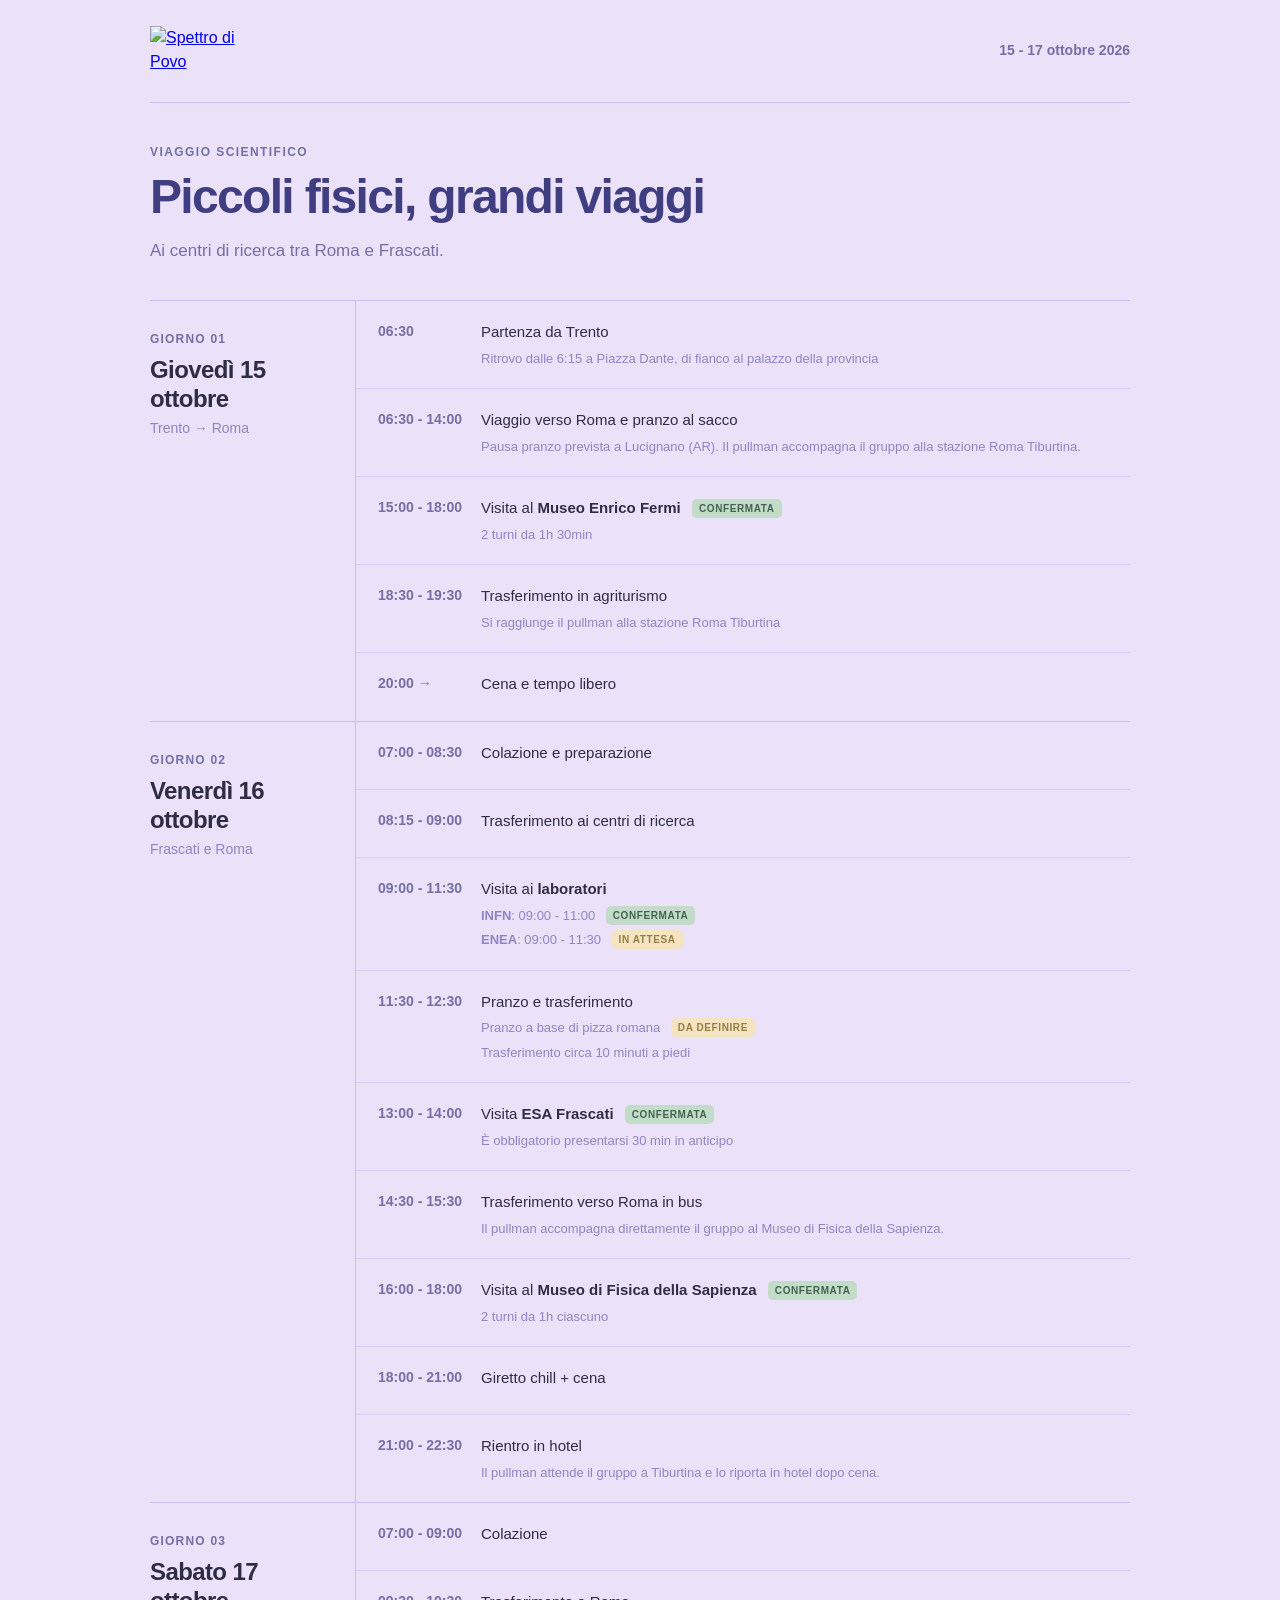
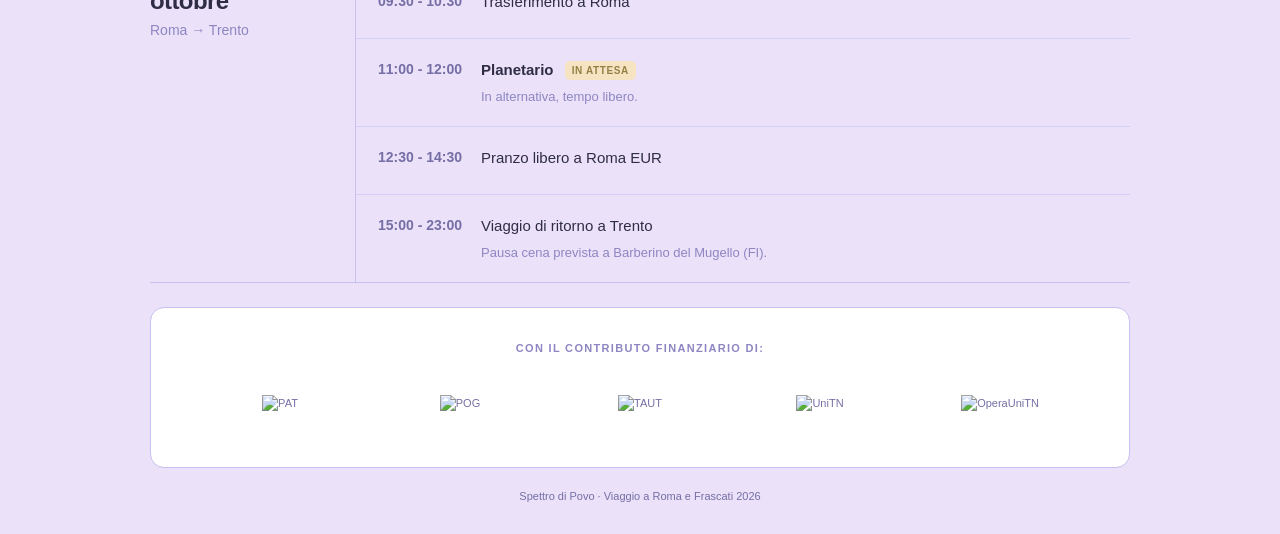
==== viaggio/programma/index.html @ ad290327 "add new schedule file" ====
<!DOCTYPE html>
<html lang="it">
<head>
  <meta charset="UTF-8">
  <meta name="viewport" content="width=device-width, initial-scale=1.0">

  <title>Viaggio scientifico: piccoli fisici, grandi viaggi — Spettro di Povo</title>

    <style>

    /* =========================================================
        CONFIGURAZIONE
        ========================================================= */

    :root {

        /* ---------------------------------------------------------
        PALETTE
        --------------------------------------------------------- */

        /* Colori principali */
        --color-primary: #756fa5;
        --color-primary-dark: rgb(63, 62, 129);
        --color-accent: #756fa5;

        /* Testi */
        --color-text: #2f2c45;
        --color-text-muted: #756fa5;
        --color-text-light: #8e86c2;
        --color-text-faint: #756fa5;

        /* Sfondi */
        --color-background: #ebe1f9;
        --color-background-card: #ffffff;

        /* Bordi */
        --color-border: #c7c1ef;
        --color-border-light: #d5d0f7;

        /* Stati */
        --color-status-bg: #c3dcca;
        --color-status-text: #42644c;

        --color-status-pending-bg: #f6e3c2;
        --color-status-pending-text: #958044;

        /* Sfondo sezione contributi */
        --color-funders-start: #ffffff;
        --color-funders-end: #ffffff;


        /* ---------------------------------------------------------
        DIMENSIONI
        --------------------------------------------------------- */

        /* Dimensione del logo nell'header */
        --logo-size: 110px;

        /* Raggi degli elementi */
        --radius-small: 5px;
        --radius-medium: 11px;
        --radius-large: 14px;
    }


    /* =========================================================
        BASE
        ========================================================= */

    *,
    *::before,
    *::after {
        box-sizing: border-box;
    }

    html {
        scroll-behavior: smooth;
    }

    body {
        margin: 0;
        background: var(--color-background);
        color: var(--color-text);
        font-family: Arial, Helvetica, sans-serif;
        font-size: 16px;
        line-height: 1.5;
    }

    .page {
        width: min(100% - 40px, 980px);
        margin: 0 auto;
    }


    /* =========================================================
        HEADER
        ========================================================= */

    .site-header {
        padding: 26px 0 28px;
        border-bottom: 1px solid var(--color-border);
    }

    .header-row {
        display: flex;
        align-items: center;
        justify-content: space-between;
        gap: 30px;
    }

    .association {
        display: flex;
        align-items: center;
        min-width: 0;
    }

    .association-logo {
        width: var(--logo-size);
        height: auto;

        display: block;

        object-fit: contain;
    }

    .dates {
        flex: 0 0 auto;

        color: var(--color-accent);
        font-size: 14px;
        font-weight: 700;
        text-align: right;
        white-space: nowrap;
    }


    /* =========================================================
        INTRO
        ========================================================= */

    .intro {
        padding: 40px 0 36px;
    }

    .eyebrow {
        margin: 0 0 10px;

        color: var(--color-primary);
        font-size: 12px;
        font-weight: 700;
        letter-spacing: .12em;
        text-transform: uppercase;
    }

    .title {
        margin: 0;
        max-width: 760px;

        color: var(--color-primary-dark);
        font-size: clamp(34px, 5vw, 48px);
        font-weight: 700;
        line-height: 1.08;
        letter-spacing: -.035em;
    }

    .subtitle {
        max-width: 650px;
        margin: 15px 0 0;

        color: var(--color-text-muted);
        font-size: 17px;
        line-height: 1.55;
    }


    /* =========================================================
        PROGRAMMA
        ========================================================= */

    .program {
        border-top: 1px solid var(--color-border);
    }

    .day {
        display: grid;
        grid-template-columns: 205px minmax(0, 1fr);

        border-bottom: 1px solid var(--color-border);
    }

    .day-heading {
        padding: 31px 35px 32px 0;
    }

    .day-number {
        margin-bottom: 8px;

        color: var(--color-primary);
        font-size: 12px;
        font-weight: 700;
        letter-spacing: .1em;
        line-height: 1.3;
        text-transform: uppercase;
    }

    .day-name {
        margin: 0;

        color: var(--color-text);
        font-size: 24px;
        font-weight: 700;
        line-height: 1.2;
        letter-spacing: -.025em;
    }

    .day-route {
        margin-top: 6px;

        color: var(--color-text-light);
        font-size: 14px;
        line-height: 1.4;
    }


    /* =========================================================
        EVENTI
        ========================================================= */

    .events {
        border-left: 1px solid var(--color-border);
    }

    .event {
        display: grid;
        grid-template-columns: 125px minmax(0, 1fr);

        min-height: 68px;

        border-bottom: 1px solid var(--color-border-light);
    }

    .event:last-child {
        border-bottom: 0;
    }

    .event-time {
        padding: 21px 22px;

        color: var(--color-primary);
        font-size: 14px;
        font-weight: 700;
        line-height: 1.4;

        white-space: nowrap;
    }

    .event-content {
        min-width: 0;
        padding: 20px 20px 20px 0;
    }

    .event-title {
        margin: 0;

        color: var(--color-text);
        font-size: 15px;
        font-weight: 500;
        line-height: 1.5;
    }

    .event-title strong {
        font-weight: 700;
    }

    .event-detail {
        margin: 5px 0 0;

        color: var(--color-text-light);
        font-size: 13px;
        line-height: 1.5;
    }


    /* =========================================================
        BADGE STATO
        ========================================================= */

    .status {
        display: inline-block;

        margin-left: 7px;
        padding: 2px 7px;

        border-radius: var(--radius-small);

        background: var(--color-status-bg);
        color: var(--color-status-text);

        font-size: 10px;
        font-weight: 700;
        letter-spacing: .06em;
        line-height: 1.5;
        text-transform: uppercase;
        vertical-align: 1px;
        white-space: nowrap;
    }

    .status.pending {
        background: var(--color-status-pending-bg);
        color: var(--color-status-pending-text);
    }


    /* =========================================================
        CONTRIBUTI / ENTI
        ========================================================= */

    .funders {
        margin-top: 24px;
        padding: 32px 24px 36px;

        background: linear-gradient(
        110deg,
        var(--color-funders-start) 0%,
        var(--color-funders-end) 100%
        );

        border: 1px solid var(--color-border);
        border-radius: var(--radius-large);
    }

    .funders-heading {
        margin: 0 0 20px;

        color: var(--color-text-light);
        font-size: 11px;
        font-weight: 700;
        letter-spacing: .12em;
        text-align: center;
        text-transform: uppercase;
    }

    .funders-list {
        display: flex;
        align-items: center;
        justify-content: center;
        flex-wrap: wrap;
        gap: 35px;
    }

    .funder {
        width: 145px;
        height: 54px;

        display: flex;
        align-items: center;
        justify-content: center;

        color: var(--color-text-faint);
        font-size: 11px;
        text-align: center;
    }

    .funder img {
        max-width: 130px;
        max-height: 48px;

        object-fit: contain;
    }


    /* =========================================================
        FOOTER
        ========================================================= */

    .footer {
        padding: 20px 0 30px;

        color: var(--color-text-faint);
        font-size: 11px;
        text-align: center;
    }


    /* =========================================================
        TABLET / MOBILE
        ========================================================= */

    @media (max-width: 760px) {

        .page {
        width: min(100% - 32px, 620px);
        }

        .site-header {
        padding: 22px 0 26px;
        }

        .header-row {
        align-items: flex-start;
        }

        .dates {
        padding-top: 4px;
        }

        .intro {
        padding: 32px 0 30px;
        }

        .title {
        font-size: 35px;
        }

        .subtitle {
        font-size: 16px;
        }

        .day {
        display: block;
        }

        .day-heading {
        padding: 26px 0 19px;
        }

        .events {
        border-top: 1px solid var(--color-border-light);
        border-left: 0;
        }

        .event {
        grid-template-columns: 130px minmax(0, 1fr);
        }

        .event-time {
        padding-left: 0;
        }

        .event-content {
        padding-right: 0;
        }
    }


    /* =========================================================
        MOBILE
        ========================================================= */

    @media (max-width: 520px) {

        .page {
        width: min(100% - 28px, 620px);
        }

        .header-row {
        display: block;
        }

        .dates {
        margin-top: 12px;
        text-align: left;
        }

        .association-logo {
        width: min(var(--logo-size), 120px);
        }

        .title {
        font-size: 31px;
        }

        .subtitle {
        font-size: 15px;
        }

        .event {
        grid-template-columns: 92px minmax(0, 1fr);
        }

        .event-time {
        padding: 17px 12px 17px 0;
        font-size: 13px;
        white-space: normal;
        }

        .event-content {
        padding: 16px 0;
        }

        .event-title {
        font-size: 16px;
        }

        .event-detail {
        font-size: 12px;
        }

        .status {
        margin-left: 4px;
        }

        .funders {
        padding-left: 14px;
        padding-right: 14px;
        }

        .funders-list {
        gap: 15px;
        }

        .funder {
        width: 125px;
        }
    }

    </style>

</head>


<body>

  <div class="page">


    <!-- =======================================================
         HEADER
         ======================================================== -->

    <header class="site-header">

      <div class="header-row">

        <div class="association">
          <a href="https://spettrodipovo.it" target="_blank"><img class="association-logo" src="https://raw.githubusercontent.com/spettrodipovo/website/refs/heads/main/viaggio/img/spettro-nowhite.png" alt="Spettro di Povo"></a>
        </div>

        <div class="dates">
          15 - 17 ottobre 2026
        </div>

      </div>

    </header>


    <!-- =======================================================
         INTRO
         ======================================================== -->

    <section class="intro">

      <p class="eyebrow">
        Viaggio scientifico
      </p>

      <h1 class="title">
        Piccoli fisici, grandi viaggi
      </h1>

      <p class="subtitle">
        Ai centri di ricerca tra Roma e Frascati.
      </p>

    </section>


    <!-- =======================================================
         PROGRAMMA
         ======================================================== -->

    <main class="program">


      <!-- =====================================================
           GIOVEDÌ 15
           ====================================================== -->

      <section class="day">

        <div class="day-heading">

          <div class="day-number">
            Giorno 01
          </div>

          <h2 class="day-name">
            Giovedì 15 ottobre
          </h2>

          <div class="day-route">
            Trento → Roma
          </div>

        </div>


        <div class="events">

          <div class="event">

            <div class="event-time">
              06:30
            </div>

            <div class="event-content">
              <p class="event-title">
                Partenza da Trento
              </p>
              <p class="event-detail">
                Ritrovo dalle 6:15 a Piazza Dante, di fianco al palazzo della provincia
              </p>
            </div>

          </div>


          <div class="event">

            <div class="event-time">
              06:30 - 14:00
            </div>

            <div class="event-content">
              <p class="event-title">
                Viaggio verso Roma e pranzo al sacco
              </p>

              <p class="event-detail">
                Pausa pranzo prevista a Lucignano (AR). Il pullman accompagna il gruppo alla stazione Roma Tiburtina.
              </p>
            </div>

          </div>


          <div class="event">

            <div class="event-time">
              15:00  -  18:00
            </div>

            <div class="event-content">
              <p class="event-title">
                Visita al <strong>Museo Enrico Fermi</strong>
                <span class="status">Confermata</span>
              </p>

              <p class="event-detail">
                2 turni da 1h 30min
              </p>
            </div>

          </div>


          <div class="event">

            <div class="event-time">
              18:30  -  19:30
            </div>

            <div class="event-content">
              <p class="event-title">
                Trasferimento in agriturismo
              </p>
              <p class="event-detail">
                Si raggiunge il pullman alla stazione Roma Tiburtina
              </p>
            </div>

          </div>


          <div class="event">

            <div class="event-time">
              20:00 →
            </div>

            <div class="event-content">
              <p class="event-title">
                Cena e tempo libero
              </p>
            </div>

          </div>

        </div>

      </section>


      <!-- =====================================================
           VENERDÌ 16
           ====================================================== -->

      <section class="day">

        <div class="day-heading">

          <div class="day-number">
            Giorno 02
          </div>

          <h2 class="day-name">
            Venerdì 16 ottobre
          </h2>

          <div class="day-route">
            Frascati e Roma
          </div>

        </div>


        <div class="events">

          <div class="event">

            <div class="event-time">
              07:00 - 08:30
            </div>

            <div class="event-content">
              <p class="event-title">
                Colazione e preparazione
              </p>
            </div>

          </div>


          <div class="event">

            <div class="event-time">
              08:15 - 09:00
            </div>

            <div class="event-content">
              <p class="event-title">
                Trasferimento ai centri di ricerca
              </p>
            </div>

          </div>


          <div class="event">

            <div class="event-time">
              09:00 - 11:30
            </div>

            <div class="event-content">
              <p class="event-title">
                Visita ai <b>laboratori</b>
              </p>

              <p class="event-detail">
                <b>INFN</b>: 09:00 - 11:00 <span class="status">Confermata</span>
              </p>
              <p class="event-detail">
                <b>ENEA</b>: 09:00 - 11:30 <span class="status pending">In attesa</span>
              </p>
            </div>

          </div>


          <div class="event">

            <div class="event-time">
              11:30 - 12:30
            </div>

            <div class="event-content">
              <p class="event-title">
                Pranzo e trasferimento
              </p>
              <p class="event-detail">
                Pranzo a base di pizza romana <span class="status pending">Da definire</span>
              </p>
              <p class="event-detail">
                Trasferimento circa 10 minuti a piedi
              </p>
            </div>

          </div>


          <div class="event">

            <div class="event-time">
              13:00 - 14:00
            </div>

            <div class="event-content">
              <p class="event-title">
                Visita <strong>ESA Frascati</strong>
                <span class="status">Confermata</span>
              </p>
              <p class="event-detail">
                È obbligatorio presentarsi 30 min in anticipo 
              </p>
            </div>

          </div>


          <div class="event">

            <div class="event-time">
              14:30 - 15:30
            </div>

            <div class="event-content">
              <p class="event-title">
                Trasferimento verso Roma in bus
              </p>

              <p class="event-detail">
                Il pullman accompagna direttamente il gruppo
                al Museo di Fisica della Sapienza.
              </p>
            </div>

          </div>


          <div class="event">

            <div class="event-time">
              16:00 - 18:00
            </div>

            <div class="event-content">
              <p class="event-title">
                Visita al <strong>Museo di Fisica della Sapienza</strong>
                <span class="status">Confermata</span>
              </p>

              <p class="event-detail">
                2 turni da 1h ciascuno
              </p>
            </div>

          </div>


          <div class="event">

            <div class="event-time">
              18:00 - 21:00
            </div>

            <div class="event-content">
              <p class="event-title">
                Giretto chill + cena
              </p>
            </div>

          </div>


          <div class="event">

            <div class="event-time">
              21:00 - 22:30
            </div>

            <div class="event-content">
              <p class="event-title">
                Rientro in hotel
              </p>

              <p class="event-detail">
                Il pullman attende il gruppo a Tiburtina
                e lo riporta in hotel dopo cena.
              </p>
            </div>

          </div>

        </div>

      </section>


      <!-- =====================================================
           SABATO 17
           ====================================================== -->

      <section class="day">

        <div class="day-heading">

          <div class="day-number">
            Giorno 03
          </div>

          <h2 class="day-name">
            Sabato 17 ottobre
          </h2>

          <div class="day-route">
            Roma → Trento
          </div>

        </div>


        <div class="events">

          <div class="event">

            <div class="event-time">
              07:00 - 09:00
            </div>

            <div class="event-content">
              <p class="event-title">
                Colazione
              </p>
            </div>

          </div>


          <div class="event">

            <div class="event-time">
              09:30 - 10:30
            </div>

            <div class="event-content">
              <p class="event-title">
                Trasferimento a Roma
              </p>
            </div>

          </div>


          <div class="event">

            <div class="event-time">
              11:00 - 12:00
            </div>

            <div class="event-content">
              <p class="event-title">
                <b>Planetario</b>
                <span class="status pending">In attesa</span>
              </p>

              <p class="event-detail">
                In alternativa, tempo libero.
              </p>
            </div>

          </div>


          <div class="event">

            <div class="event-time">
              12:30 - 14:30
            </div>

            <div class="event-content">
              <p class="event-title">
                Pranzo libero a Roma EUR
              </p>
            </div>

          </div>


          <div class="event">

            <div class="event-time">
              15:00 - 23:00
            </div>

            <div class="event-content">
              <p class="event-title">
                Viaggio di ritorno a Trento
              </p>

              <p class="event-detail">
                Pausa cena prevista a Barberino del Mugello (FI).
              </p>
            </div>

          </div>

        </div>

      </section>

    </main>



    <!-- =======================================================
         FINANZIATORI
         ======================================================== -->

    <section class="funders">

      <p class="funders-heading">
        Con il contributo finanziario di:
      </p>

      <div class="funders-list">

        <div class="funder">
          <img src="https://raw.githubusercontent.com/spettrodipovo/website/refs/heads/main/viaggio/img/PAT.png" alt="PAT">
        </div>

        <div class="funder">
          <img src="https://raw.githubusercontent.com/spettrodipovo/website/refs/heads/main/viaggio/img/POG.png" alt="POG">
        </div>

        <div class="funder">
          <img src="https://raw.githubusercontent.com/spettrodipovo/website/refs/heads/main/viaggio/img/TAUT.png" alt="TAUT">
        </div>

        <div class="funder">
          <img src="https://raw.githubusercontent.com/spettrodipovo/website/refs/heads/main/viaggio/img/unitn.png" alt="UniTN">
        </div>

        <div class="funder">
          <img src="https://raw.githubusercontent.com/spettrodipovo/website/refs/heads/main/viaggio/img/opera.png" alt="OperaUniTN">
        </div>

      </div>

    </section>


    <footer class="footer">
      Spettro di Povo · Viaggio a Roma e Frascati 2026
    </footer>

  </div>

</body>
</html>
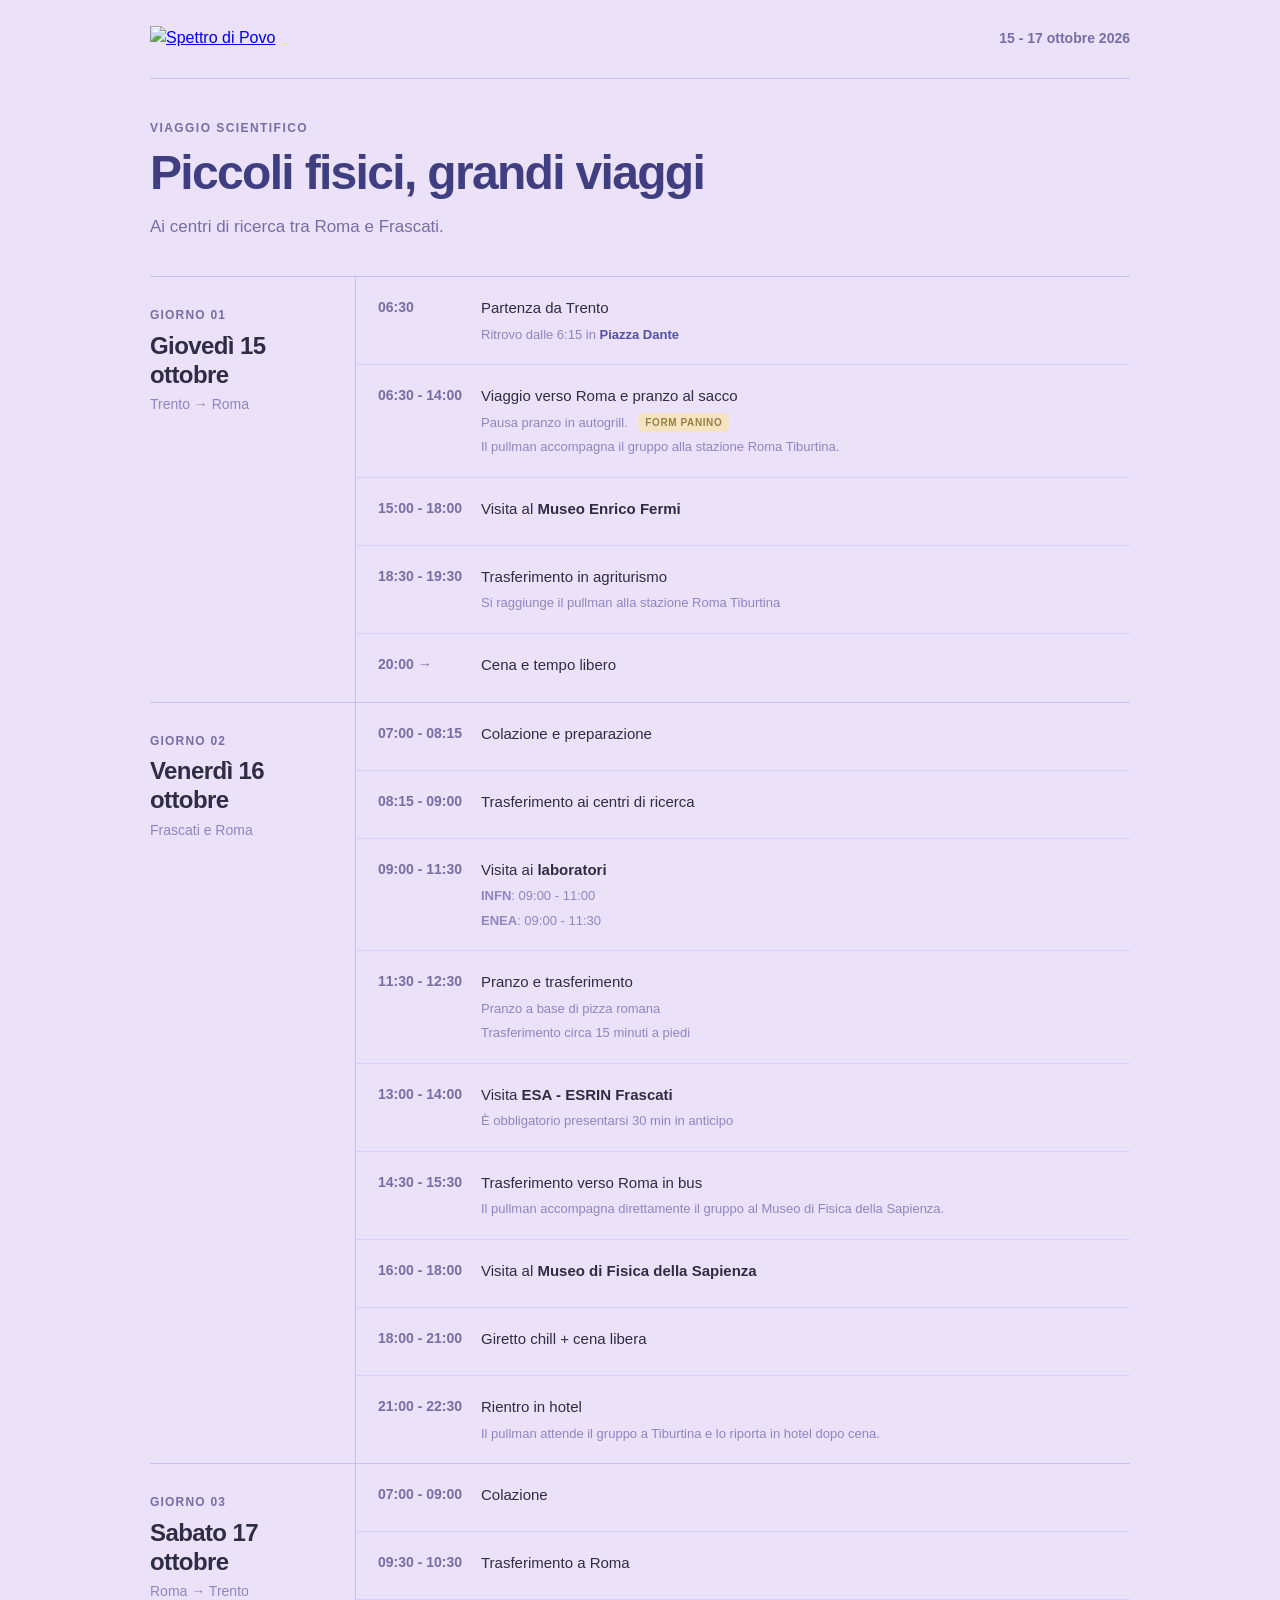
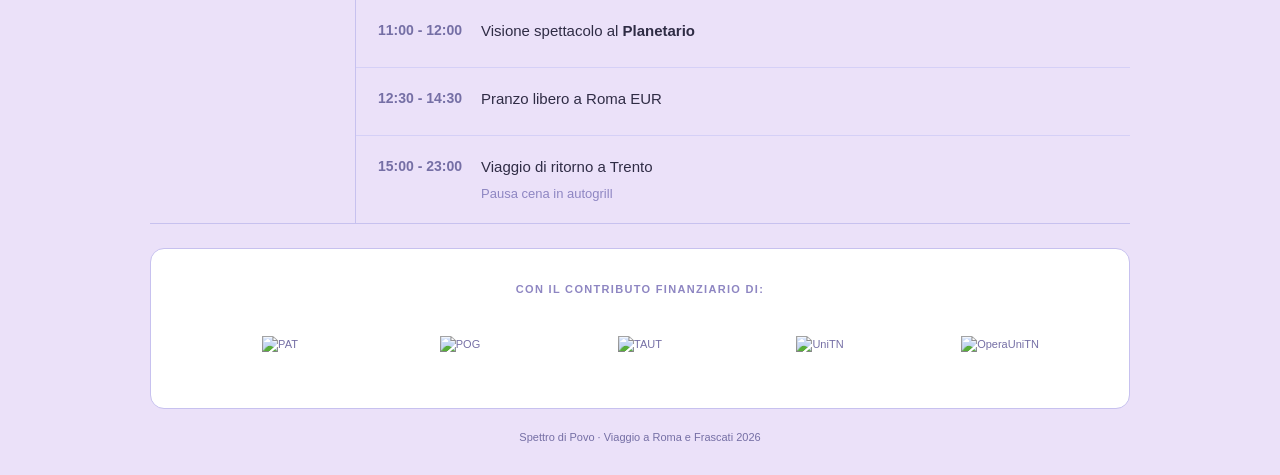
==== commit 2a73f9e4: "update schedule" ====
--- a/viaggio/programma/index.html
+++ b/viaggio/programma/index.html
@@ -20,7 +20,7 @@
 
         /* Colori principali */
         --color-primary: #756fa5;
-        --color-primary-dark: rgb(63, 62, 129);
+        --color-primary-dark: #3f3e81;
         --color-accent: #756fa5;
 
         /* Testi */
@@ -54,7 +54,7 @@
         --------------------------------------------------------- */
 
         /* Dimensione del logo nell'header */
-        --logo-size: 110px;
+        --logo-size: 130px;
 
         /* Raggi degli elementi */
         --radius-small: 5px;
@@ -609,7 +609,7 @@
                 Partenza da Trento
               </p>
               <p class="event-detail">
-                Ritrovo dalle 6:15 a Piazza Dante, di fianco al palazzo della provincia
+                Ritrovo dalle 6:15 in <a href="https://maps.app.goo.gl/acmhpx6A3B311cj98" target="_blank" style="color:#5352a3;; font-weight:bold; text-decoration:none;">Piazza Dante</a>
               </p>
             </div>
 
@@ -628,7 +628,10 @@
               </p>
 
               <p class="event-detail">
-                Pausa pranzo prevista a Lucignano (AR). Il pullman accompagna il gruppo alla stazione Roma Tiburtina.
+                Pausa pranzo in autogrill.  <span class="status pending"><a href="https://forms.gle/HdWRmNRE9Q1bo2yaA" target="_blank" style="color: #958044;text-decoration:none;">Form panino</a></span>
+              </p>
+              <p class="event-detail">
+                Il pullman accompagna il gruppo alla stazione Roma Tiburtina.
               </p>
             </div>
 
@@ -644,11 +647,6 @@
             <div class="event-content">
               <p class="event-title">
                 Visita al <strong>Museo Enrico Fermi</strong>
-                <span class="status">Confermata</span>
-              </p>
-
-              <p class="event-detail">
-                2 turni da 1h 30min
               </p>
             </div>
 
@@ -720,7 +718,7 @@
           <div class="event">
 
             <div class="event-time">
-              07:00 - 08:30
+              07:00 - 08:15
             </div>
 
             <div class="event-content">
@@ -759,10 +757,10 @@
               </p>
 
               <p class="event-detail">
-                <b>INFN</b>: 09:00 - 11:00 <span class="status">Confermata</span>
-              </p>
-              <p class="event-detail">
-                <b>ENEA</b>: 09:00 - 11:30 <span class="status pending">In attesa</span>
+                <b>INFN</b>: 09:00 - 11:00 
+              </p>
+              <p class="event-detail">
+                <b>ENEA</b>: 09:00 - 11:30 
               </p>
             </div>
 
@@ -780,10 +778,10 @@
                 Pranzo e trasferimento
               </p>
               <p class="event-detail">
-                Pranzo a base di pizza romana <span class="status pending">Da definire</span>
-              </p>
-              <p class="event-detail">
-                Trasferimento circa 10 minuti a piedi
+                Pranzo a base di pizza romana
+              </p>
+              <p class="event-detail">
+                Trasferimento circa 15 minuti a piedi
               </p>
             </div>
 
@@ -798,8 +796,7 @@
 
             <div class="event-content">
               <p class="event-title">
-                Visita <strong>ESA Frascati</strong>
-                <span class="status">Confermata</span>
+                Visita <strong>ESA - ESRIN Frascati</strong>
               </p>
               <p class="event-detail">
                 È obbligatorio presentarsi 30 min in anticipo 
@@ -838,11 +835,9 @@
             <div class="event-content">
               <p class="event-title">
                 Visita al <strong>Museo di Fisica della Sapienza</strong>
-                <span class="status">Confermata</span>
-              </p>
-
-              <p class="event-detail">
-                2 turni da 1h ciascuno
+              </p>
+
+              <p class="event-detail">
               </p>
             </div>
 
@@ -857,7 +852,7 @@
 
             <div class="event-content">
               <p class="event-title">
-                Giretto chill + cena
+                Giretto chill + cena libera
               </p>
             </div>
 
@@ -951,12 +946,7 @@
 
             <div class="event-content">
               <p class="event-title">
-                <b>Planetario</b>
-                <span class="status pending">In attesa</span>
-              </p>
-
-              <p class="event-detail">
-                In alternativa, tempo libero.
+                 Visione spettacolo al <strong>Planetario</strong>
               </p>
             </div>
 
@@ -990,7 +980,7 @@
               </p>
 
               <p class="event-detail">
-                Pausa cena prevista a Barberino del Mugello (FI).
+                Pausa cena in autogrill
               </p>
             </div>
 
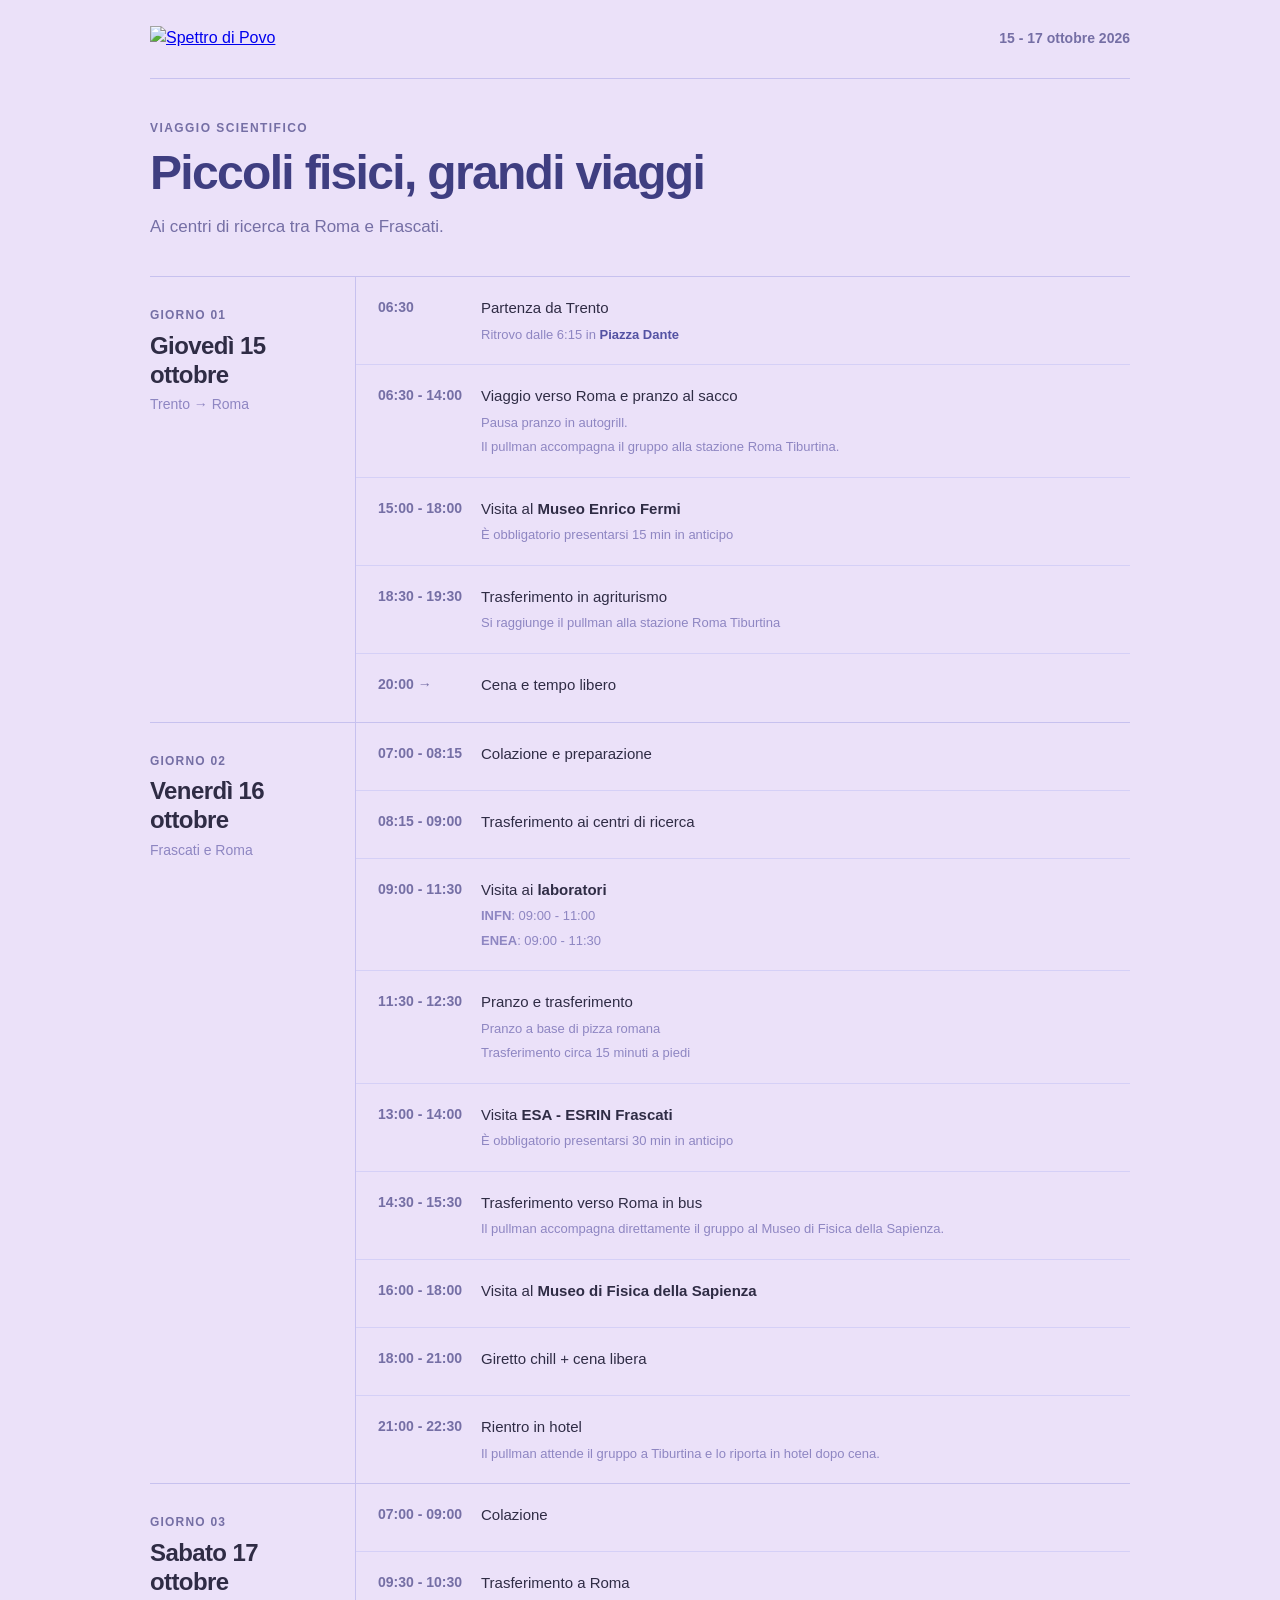
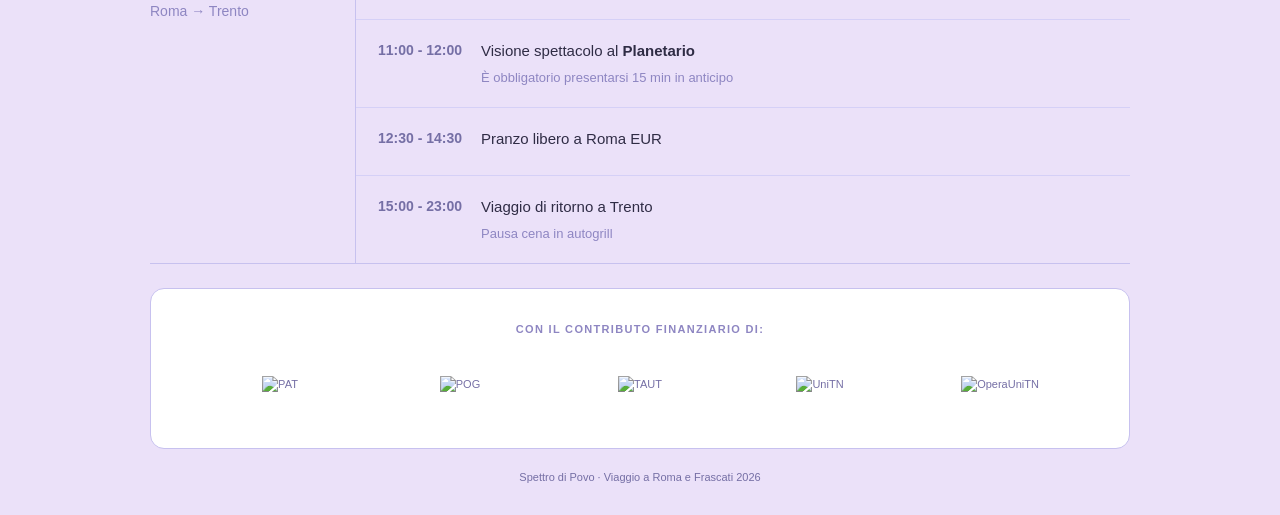
==== commit c972e839: "update schedule" ====
--- a/viaggio/programma/index.html
+++ b/viaggio/programma/index.html
@@ -172,6 +172,9 @@
         line-height: 1.55;
     }
 
+    .title-mobile-break {
+      display: none;
+    }
 
     /* =========================================================
         PROGRAMMA
@@ -454,12 +457,13 @@
         }
 
         .header-row {
-        display: block;
+        /* display: block; */
+        align-items: flex-start;
         }
 
         .dates {
         margin-top: 12px;
-        text-align: left;
+        /* text-align: left; */
         }
 
         .association-logo {
@@ -513,7 +517,15 @@
         width: 125px;
         }
     }
-
+    /* Only for small screens */
+    @media (max-width: 387px) {
+      .title-mobile-break {
+        display: inline;
+      }
+      .title {
+        font-size: 35px;
+        }
+    }
     </style>
 
 </head>
@@ -556,7 +568,7 @@
       </p>
 
       <h1 class="title">
-        Piccoli fisici, grandi viaggi
+        Piccoli fisici, <br class="title-mobile-break">grandi viaggi
       </h1>
 
       <p class="subtitle">
@@ -628,7 +640,7 @@
               </p>
 
               <p class="event-detail">
-                Pausa pranzo in autogrill.  <span class="status pending"><a href="https://forms.gle/HdWRmNRE9Q1bo2yaA" target="_blank" style="color: #958044;text-decoration:none;">Form panino</a></span>
+                Pausa pranzo in autogrill. 
               </p>
               <p class="event-detail">
                 Il pullman accompagna il gruppo alla stazione Roma Tiburtina.
@@ -647,6 +659,9 @@
             <div class="event-content">
               <p class="event-title">
                 Visita al <strong>Museo Enrico Fermi</strong>
+              </p>
+              <p class="event-detail">
+                È obbligatorio presentarsi 15 min in anticipo 
               </p>
             </div>
 
@@ -948,6 +963,9 @@
               <p class="event-title">
                  Visione spettacolo al <strong>Planetario</strong>
               </p>
+              <p class="event-detail">
+                È obbligatorio presentarsi 15 min in anticipo 
+              </p>
             </div>
 
           </div>
